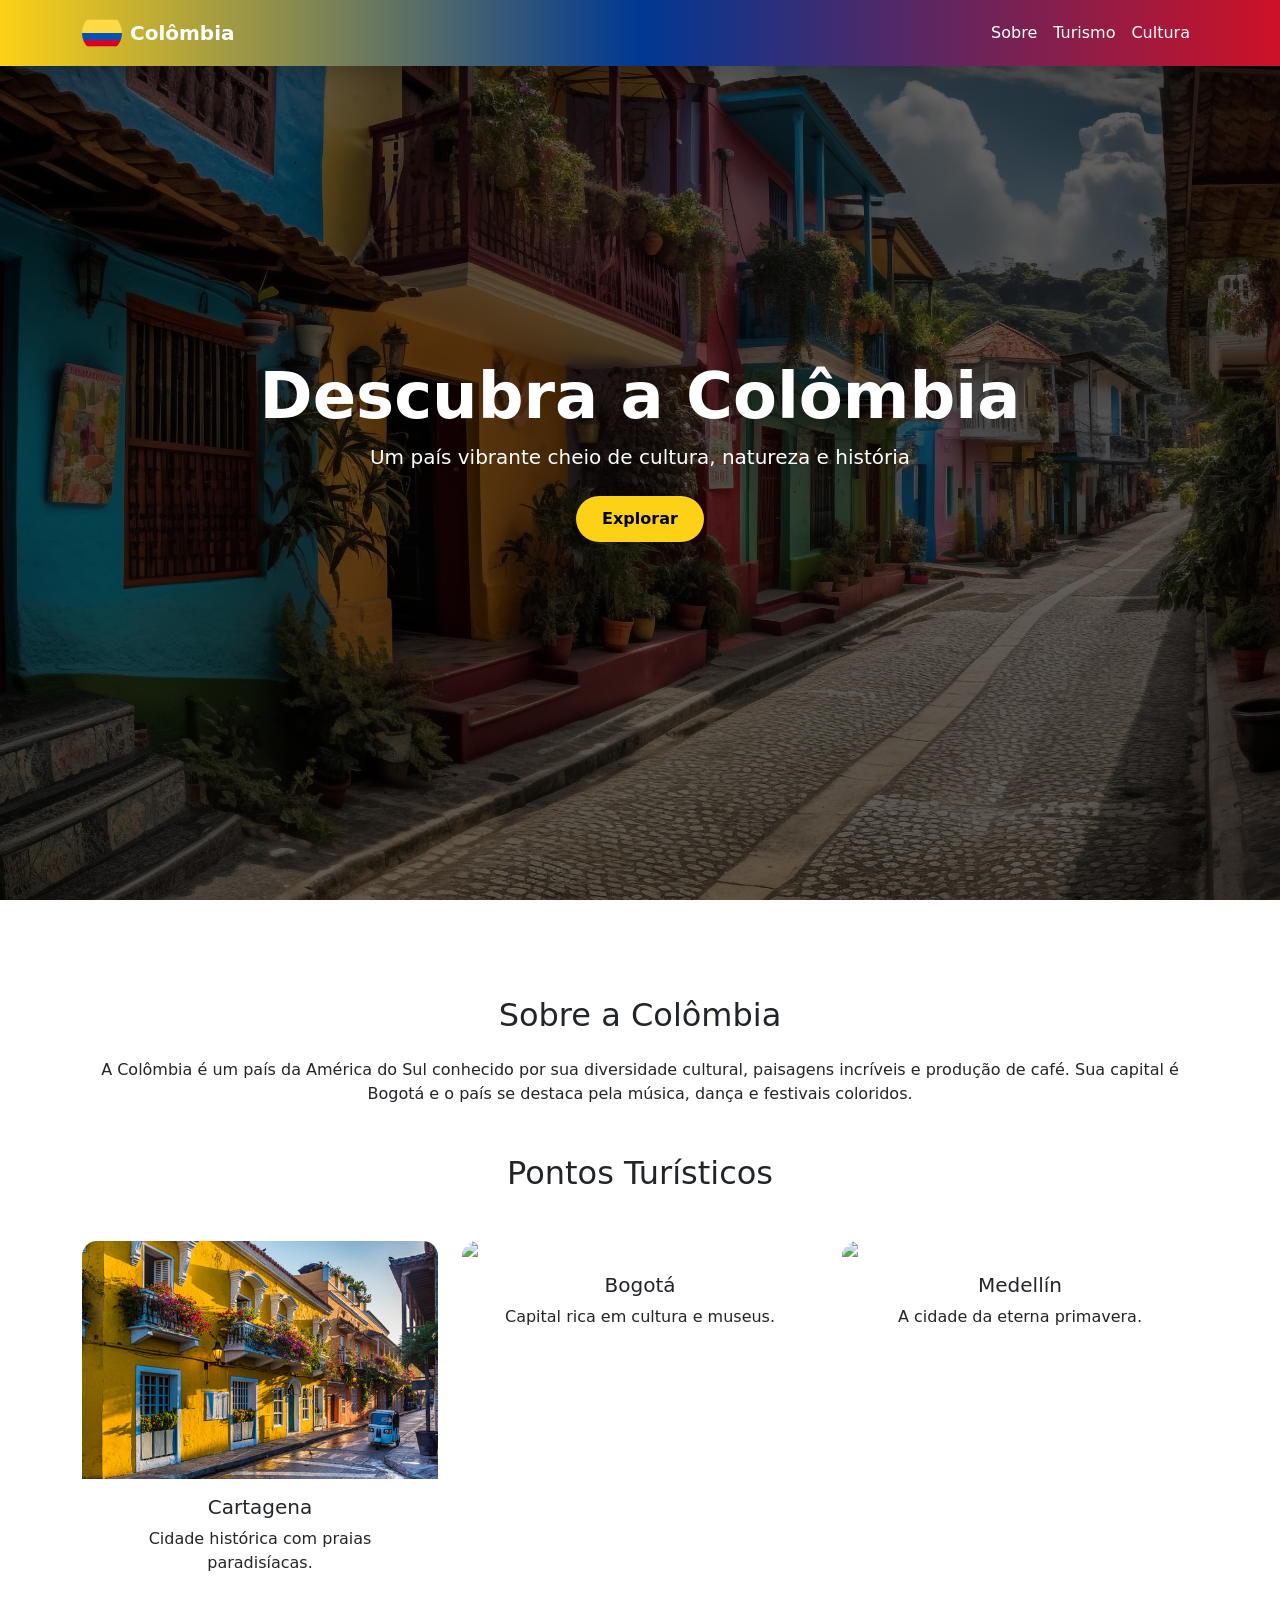
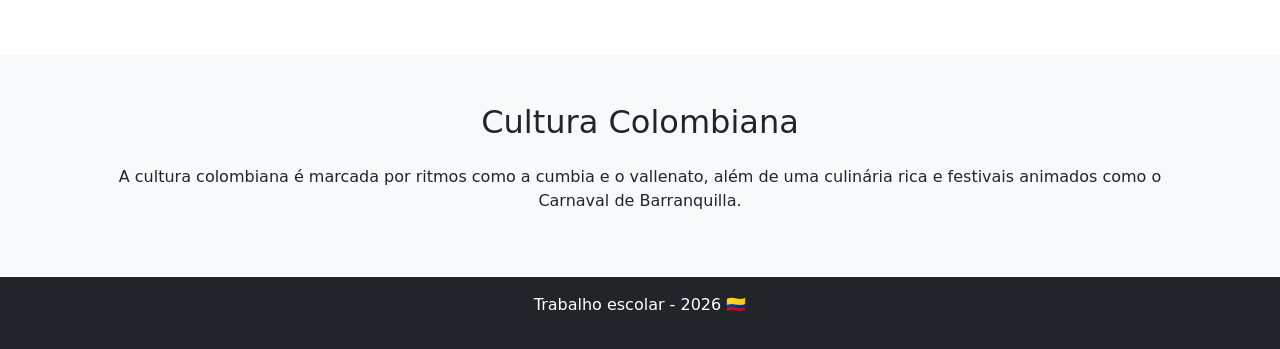
==== index.html @ 57d6ffc5 "Pagina Home" ====
<!DOCTYPE html>
<html lang="pt-br">
<head>
  <meta charset="UTF-8">
  <meta name="viewport" content="width=device-width, initial-scale=1.0">
  <title>Colômbia</title>

  <!-- Bootstrap -->
  <link href="https://cdn.jsdelivr.net/npm/bootstrap@5.3.0/dist/css/bootstrap.min.css" rel="stylesheet">

  <style>
    /* Cores da Colômbia */
    .bg-colombia {
      background: linear-gradient(to right, #fcd116, #003893, #ce1126);
    }

    /* Banner com overlay escuro */
    .banner {
      background: linear-gradient(rgba(0,0,0,0.6), rgba(0,0,0,0.6)),
                  url('assets/img/bg-colombia.jpg') center/cover;
      height: 100vh;
      color: white;
    }

    /* Animação suave */
    .fade-in {
      animation: fadeIn 1.5s ease-in;
    }

    @keyframes fadeIn {
      from { opacity: 0; transform: translateY(20px); }
      to { opacity: 1; transform: translateY(0); }
    }

    /* Cards mais modernos */
    .card {
      border: none;
      border-radius: 15px;
      overflow: hidden;
      transition: 0.3s;
    }

    .card:hover {
      transform: translateY(-10px);
      box-shadow: 0 15px 30px rgba(0,0,0,0.2);
    }

    .btn-colombia {
      background-color: #fcd116;
      color: black;
      font-weight: bold;
      border-radius: 30px;
      padding: 10px 25px;
    }

    .btn-colombia:hover {
      background-color: #ffdd33;
    }
  </style>
</head>

<body>

<!-- Navbar -->
<nav class="navbar navbar-expand-lg navbar-dark bg-colombia shadow fixed-top">
  <div class="container">
    <a class="navbar-brand d-flex align-items-center text-white" href="#">
      <img src="assets/img/colombia.png" height="40" class="me-2 rounded-circle">
      <strong>Colômbia</strong>
    </a>

    <button class="navbar-toggler" data-bs-toggle="collapse" data-bs-target="#menu">
      <span class="navbar-toggler-icon"></span>
    </button>

    <div class="collapse navbar-collapse" id="menu">
      <ul class="navbar-nav ms-auto">
        <li class="nav-item"><a class="nav-link text-white" href="#sobre">Sobre</a></li>
        <li class="nav-item"><a class="nav-link text-white" href="#turismo">Turismo</a></li>
        <li class="nav-item"><a class="nav-link text-white" href="#cultura">Cultura</a></li>
      </ul>
    </div>
  </div>
</nav>

<!-- Banner Impactante -->
<header class="banner d-flex align-items-center text-center">
  <div class="container fade-in">
    <h1 class="display-3 fw-bold">Descubra a Colômbia</h1>
    <p class="lead mb-4">Um país vibrante cheio de cultura, natureza e história</p>
    <a href="#sobre" class="btn btn-colombia">Explorar</a>
  </div>
</header>

<!-- Sobre -->
<section id="sobre" class="container my-5 pt-5">
  <h2 class="text-center mb-4">Sobre a Colômbia</h2>
  <p class="text-center">
    A Colômbia é um país da América do Sul conhecido por sua diversidade cultural,
    paisagens incríveis e produção de café. Sua capital é Bogotá e o país se destaca
    pela música, dança e festivais coloridos.
  </p>
</section>

<!-- Turismo -->
<section id="turismo" class="container my-5">
  <h2 class="text-center mb-5">Pontos Turísticos</h2>

  <div class="row g-4">

    <div class="col-md-4">
      <div class="card">
        <img src="assets/img/cartagena.jpg" class="card-img-top">
        <div class="card-body text-center">
          <h5>Cartagena</h5>
          <p>Cidade histórica com praias paradisíacas.</p>
        </div>
      </div>
    </div>

    <div class="col-md-4">
      <div class="card">
        <img src="assets/img/bogota.jpg" class="card-img-top">
        <div class="card-body text-center">
          <h5>Bogotá</h5>
          <p>Capital rica em cultura e museus.</p>
        </div>
      </div>
    </div>

    <div class="col-md-4">
      <div class="card">
        <img src="assets/img/medellin.jpg" class="card-img-top">
        <div class="card-body text-center">
          <h5>Medellín</h5>
          <p>A cidade da eterna primavera.</p>
        </div>
      </div>
    </div>

  </div>
</section>

<!-- Cultura -->
<section id="cultura" class="bg-light py-5">
  <div class="container text-center">
    <h2 class="mb-4">Cultura Colombiana</h2>
    <p>
      A cultura colombiana é marcada por ritmos como a cumbia e o vallenato,
      além de uma culinária rica e festivais animados como o Carnaval de Barranquilla.
    </p>
  </div>
</section>

<!-- Rodapé -->
<footer class="bg-dark text-white text-center p-3">
  <p>Trabalho escolar - 2026 🇨🇴</p>
</footer>

<!-- Bootstrap -->
<script src="https://cdn.jsdelivr.net/npm/bootstrap@5.3.0/dist/js/bootstrap.bundle.min.js"></script>

</body>
</html>
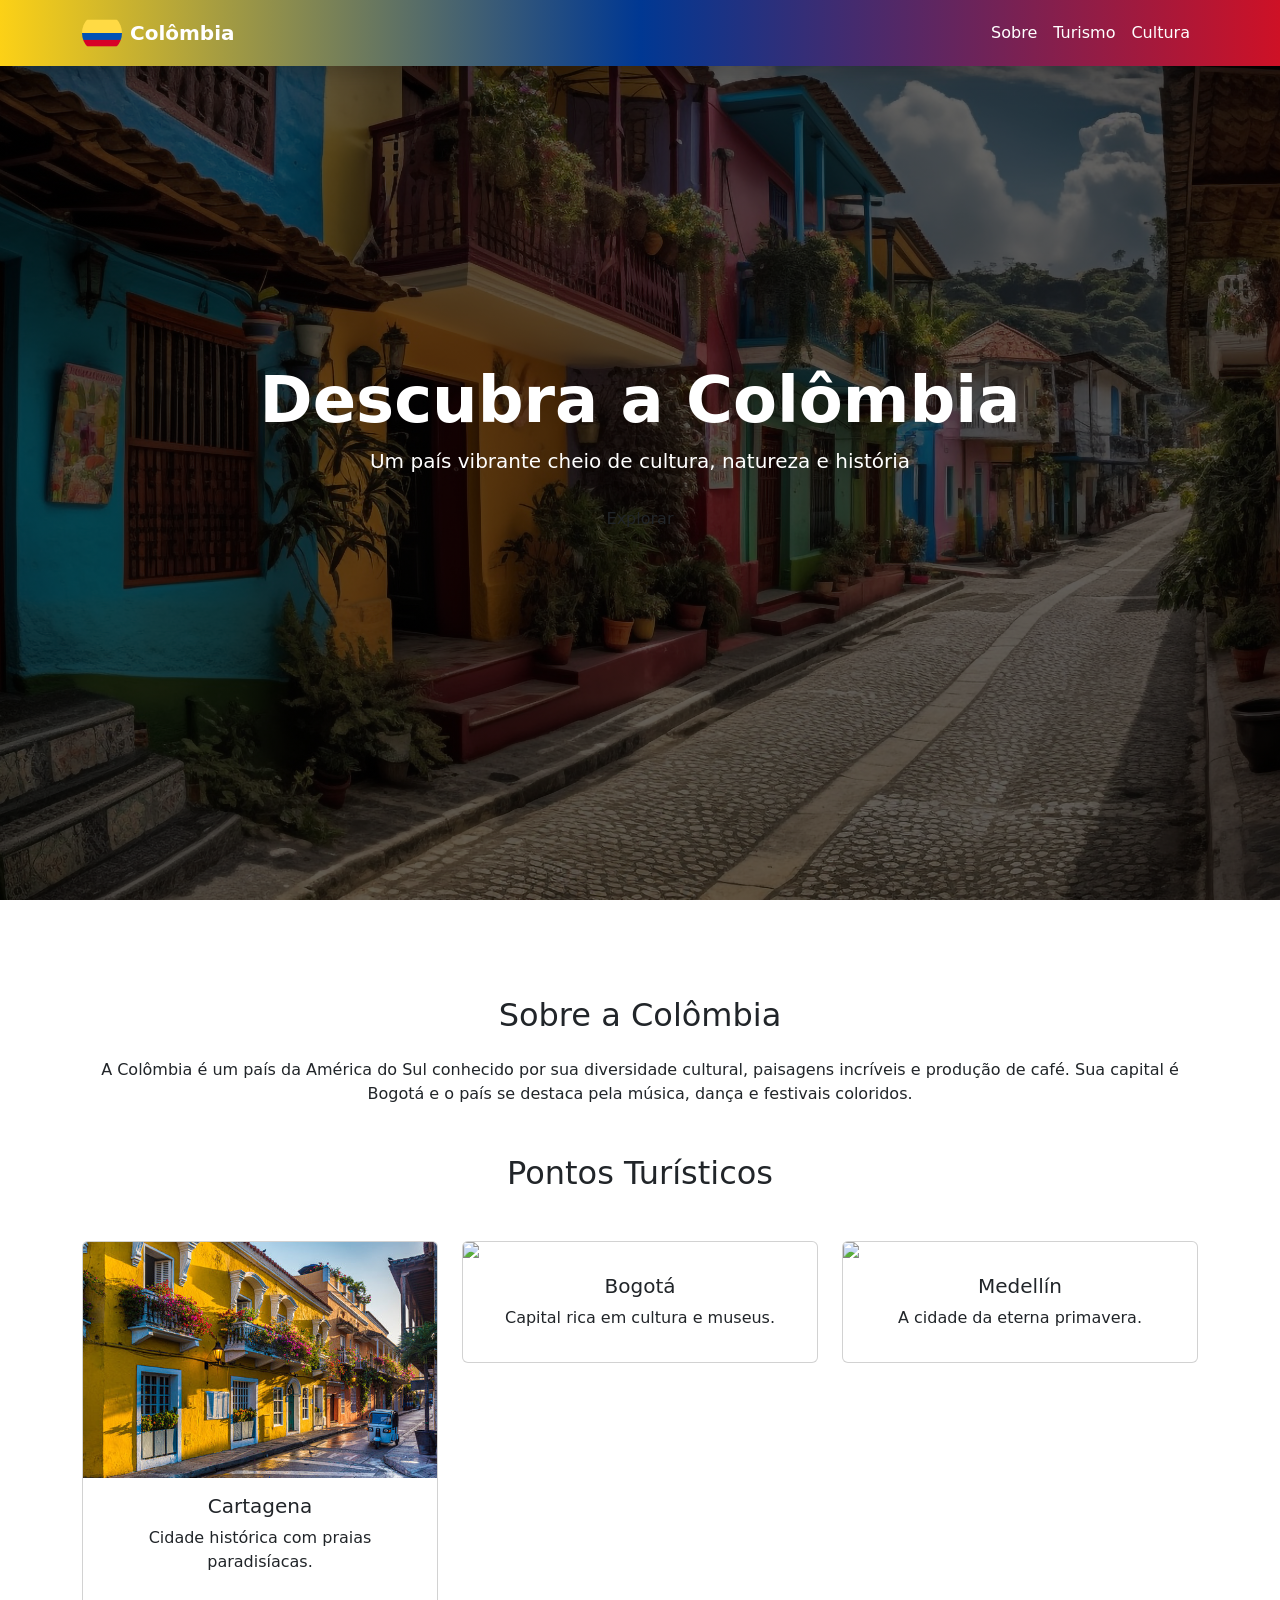
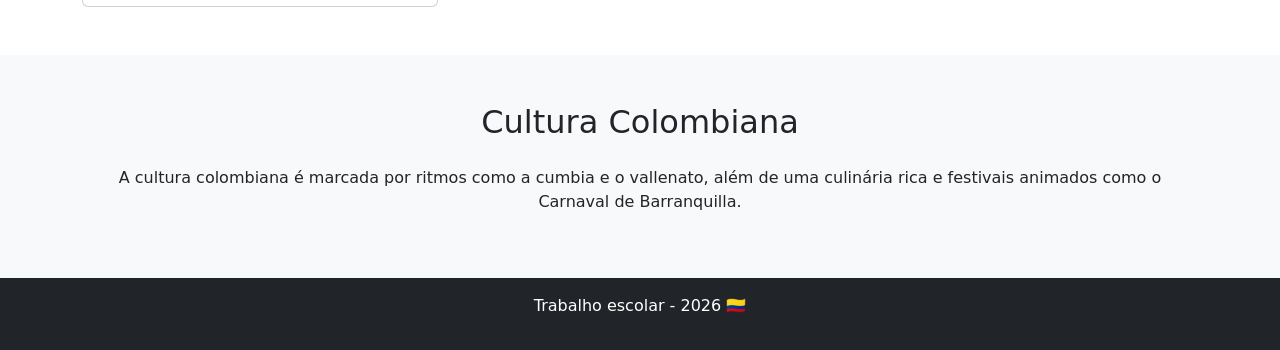
==== commit af47bfcf: "Estruturando o site" ====
--- a/index.html
+++ b/index.html
@@ -20,41 +20,6 @@
                   url('assets/img/bg-colombia.jpg') center/cover;
       height: 100vh;
       color: white;
-    }
-
-    /* Animação suave */
-    .fade-in {
-      animation: fadeIn 1.5s ease-in;
-    }
-
-    @keyframes fadeIn {
-      from { opacity: 0; transform: translateY(20px); }
-      to { opacity: 1; transform: translateY(0); }
-    }
-
-    /* Cards mais modernos */
-    .card {
-      border: none;
-      border-radius: 15px;
-      overflow: hidden;
-      transition: 0.3s;
-    }
-
-    .card:hover {
-      transform: translateY(-10px);
-      box-shadow: 0 15px 30px rgba(0,0,0,0.2);
-    }
-
-    .btn-colombia {
-      background-color: #fcd116;
-      color: black;
-      font-weight: bold;
-      border-radius: 30px;
-      padding: 10px 25px;
-    }
-
-    .btn-colombia:hover {
-      background-color: #ffdd33;
     }
   </style>
 </head>
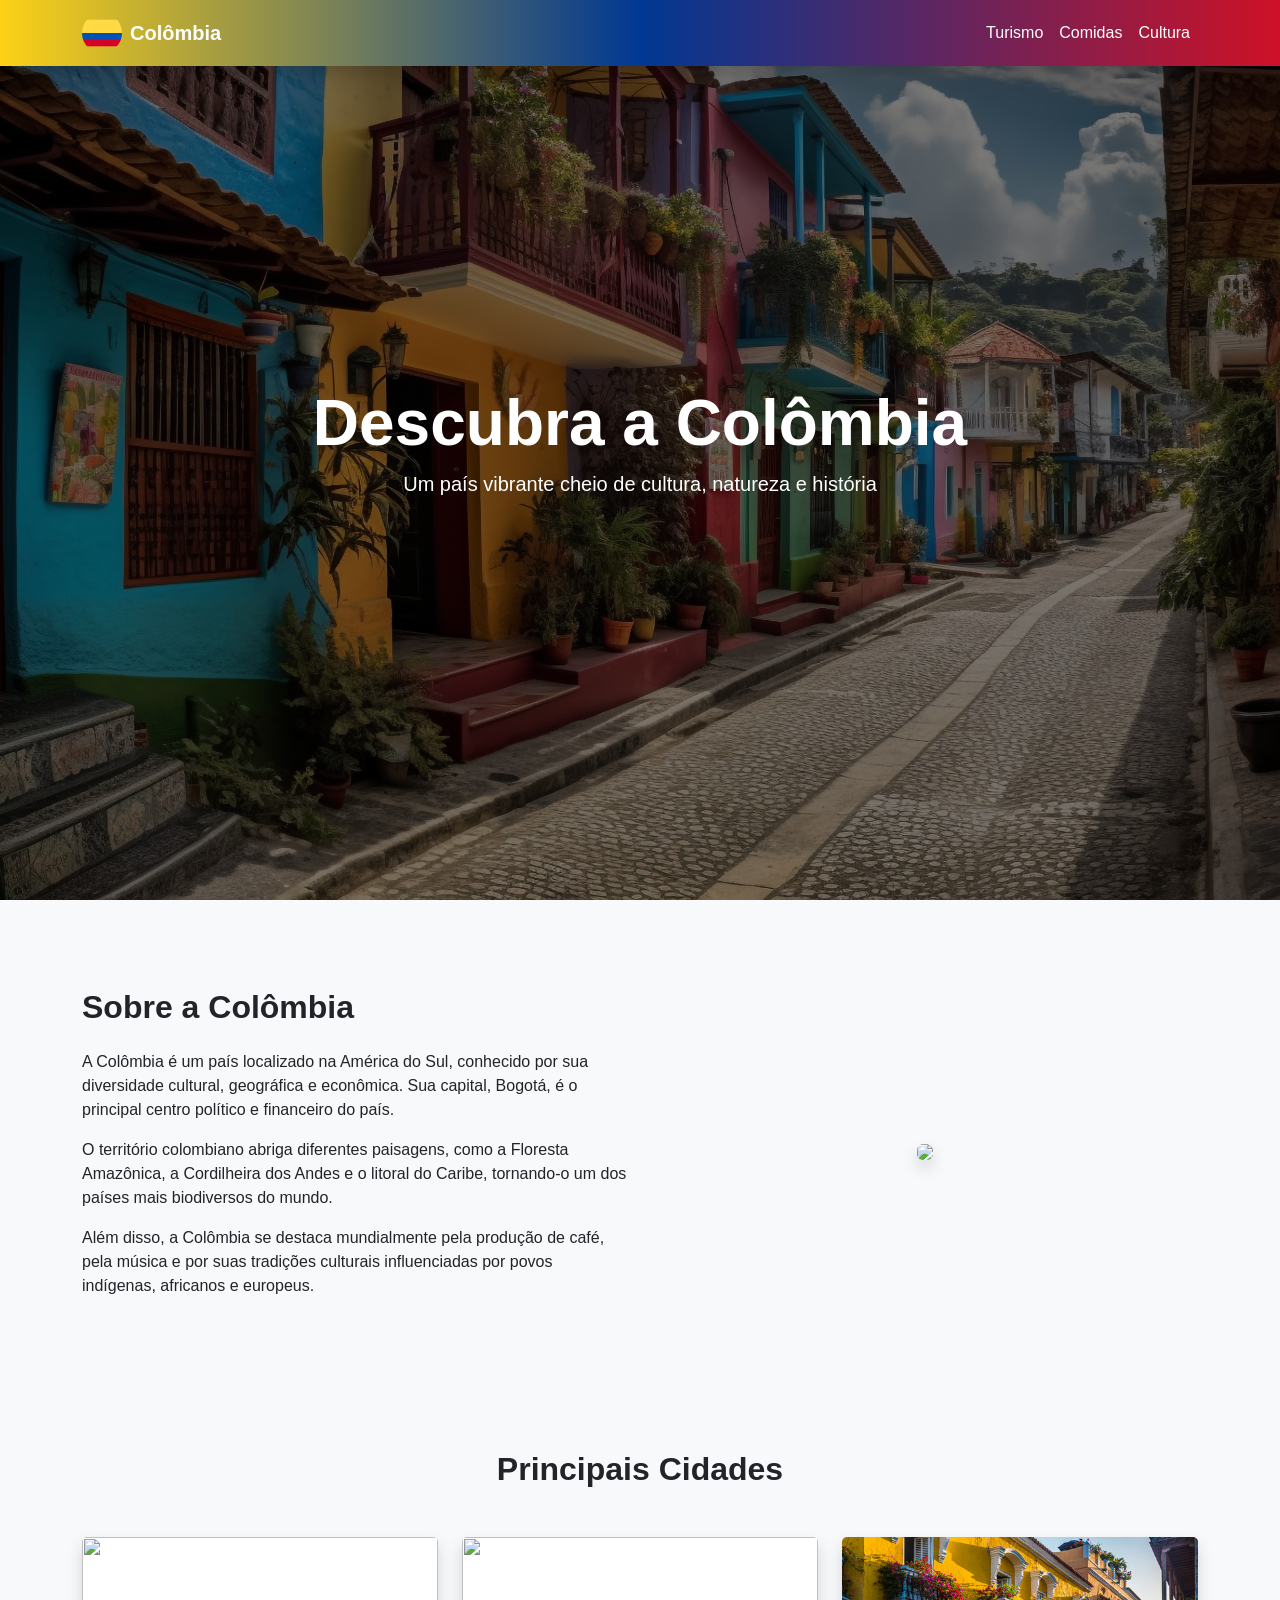
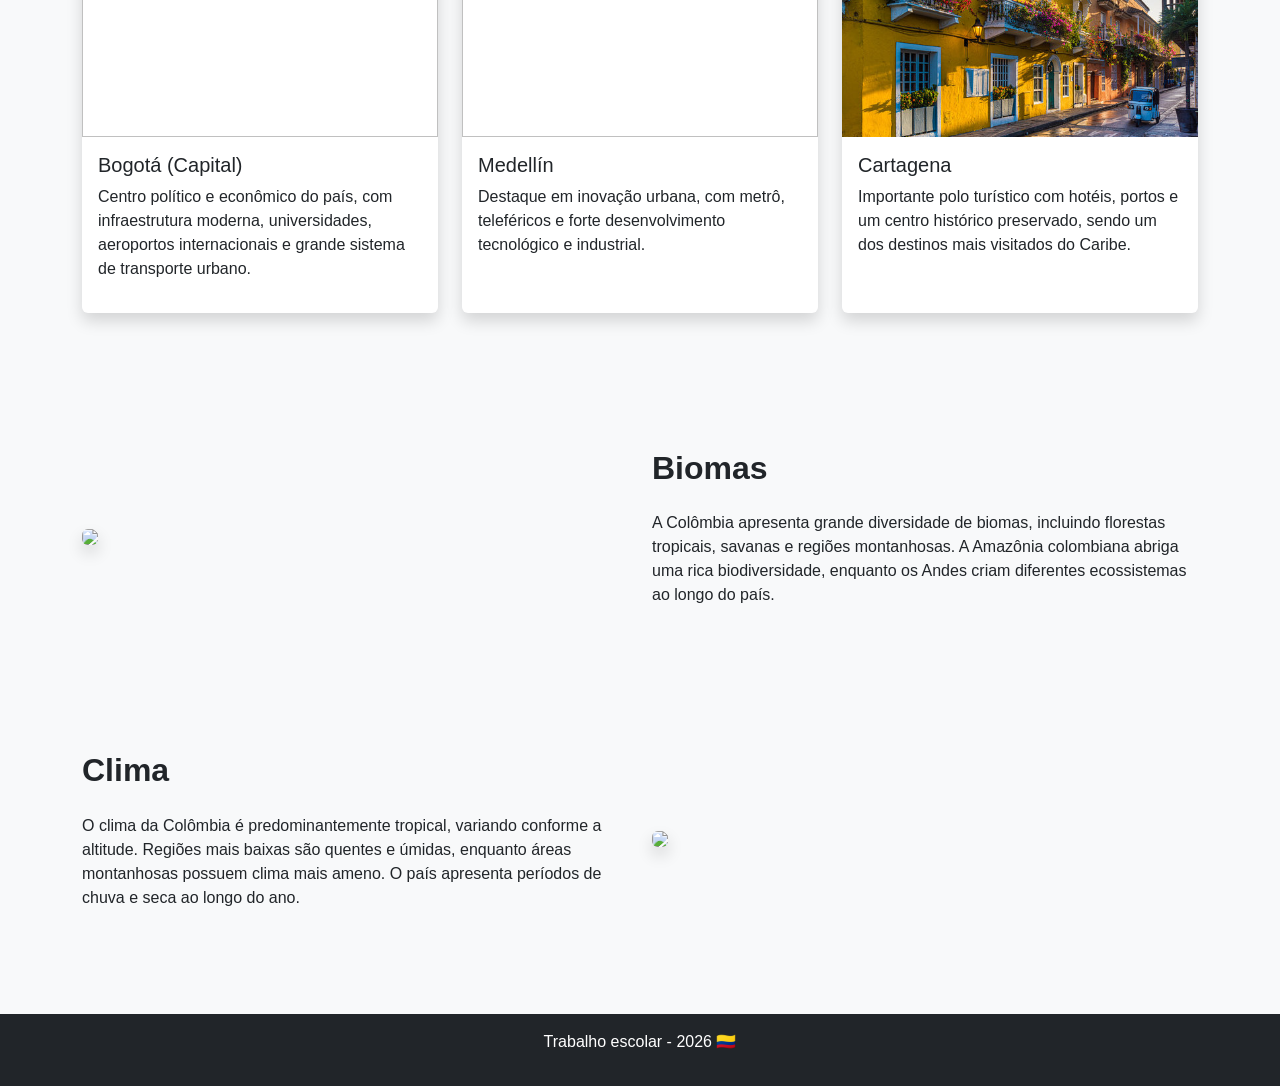
==== commit f241949a: "Upgrade pagina home" ====
--- a/index.html
+++ b/index.html
@@ -5,31 +5,15 @@
   <meta name="viewport" content="width=device-width, initial-scale=1.0">
   <title>Colômbia</title>
 
-  <!-- Bootstrap -->
   <link href="https://cdn.jsdelivr.net/npm/bootstrap@5.3.0/dist/css/bootstrap.min.css" rel="stylesheet">
-
-  <style>
-    /* Cores da Colômbia */
-    .bg-colombia {
-      background: linear-gradient(to right, #fcd116, #003893, #ce1126);
-    }
-
-    /* Banner com overlay escuro */
-    .banner {
-      background: linear-gradient(rgba(0,0,0,0.6), rgba(0,0,0,0.6)),
-                  url('assets/img/bg-colombia.jpg') center/cover;
-      height: 100vh;
-      color: white;
-    }
-  </style>
+  <link rel="stylesheet" href="style.css">
 </head>
 
 <body>
 
-<!-- Navbar -->
 <nav class="navbar navbar-expand-lg navbar-dark bg-colombia shadow fixed-top">
   <div class="container">
-    <a class="navbar-brand d-flex align-items-center text-white" href="#">
+    <a class="navbar-brand d-flex align-items-center text-white" href="index.html">
       <img src="assets/img/colombia.png" height="40" class="me-2 rounded-circle">
       <strong>Colômbia</strong>
     </a>
@@ -40,89 +24,139 @@
 
     <div class="collapse navbar-collapse" id="menu">
       <ul class="navbar-nav ms-auto">
-        <li class="nav-item"><a class="nav-link text-white" href="#sobre">Sobre</a></li>
-        <li class="nav-item"><a class="nav-link text-white" href="#turismo">Turismo</a></li>
-        <li class="nav-item"><a class="nav-link text-white" href="#cultura">Cultura</a></li>
+        <li class="nav-item"><a class="nav-link text-white" href="turismo.html">Turismo</a></li>
+        <li class="nav-item"><a class="nav-link text-white" href="comidas.html">Comidas</a></li>
+        <li class="nav-item"><a class="nav-link text-white" href="cultura.html">Cultura</a></li>
       </ul>
     </div>
   </div>
 </nav>
 
-<!-- Banner Impactante -->
+
 <header class="banner d-flex align-items-center text-center">
-  <div class="container fade-in">
+  <div class="container">
     <h1 class="display-3 fw-bold">Descubra a Colômbia</h1>
-    <p class="lead mb-4">Um país vibrante cheio de cultura, natureza e história</p>
-    <a href="#sobre" class="btn btn-colombia">Explorar</a>
+    <p class="lead">Um país vibrante cheio de cultura, natureza e história</p>
   </div>
 </header>
 
-<!-- Sobre -->
-<section id="sobre" class="container my-5 pt-5">
-  <h2 class="text-center mb-4">Sobre a Colômbia</h2>
-  <p class="text-center">
-    A Colômbia é um país da América do Sul conhecido por sua diversidade cultural,
-    paisagens incríveis e produção de café. Sua capital é Bogotá e o país se destaca
-    pela música, dança e festivais coloridos.
-  </p>
-</section>
+<section id="sobre" class="container my-5">
+  <div class="row align-items-center">
 
-<!-- Turismo -->
-<section id="turismo" class="container my-5">
-  <h2 class="text-center mb-5">Pontos Turísticos</h2>
-
-  <div class="row g-4">
-
-    <div class="col-md-4">
-      <div class="card">
-        <img src="assets/img/cartagena.jpg" class="card-img-top">
-        <div class="card-body text-center">
-          <h5>Cartagena</h5>
-          <p>Cidade histórica com praias paradisíacas.</p>
-        </div>
-      </div>
+    <div class="col-md-6">
+      <h2 class="mb-4">Sobre a Colômbia</h2>
+      <p>
+        A Colômbia é um país localizado na América do Sul, conhecido por sua diversidade cultural,
+        geográfica e econômica. Sua capital, Bogotá, é o principal centro político e financeiro do país.
+      </p>
+      <p>
+        O território colombiano abriga diferentes paisagens, como a Floresta Amazônica, a Cordilheira
+        dos Andes e o litoral do Caribe, tornando-o um dos países mais biodiversos do mundo.
+      </p>
+      <p>
+        Além disso, a Colômbia se destaca mundialmente pela produção de café, pela música e por suas
+        tradições culturais influenciadas por povos indígenas, africanos e europeus.
+      </p>
     </div>
 
-    <div class="col-md-4">
-      <div class="card">
-        <img src="assets/img/bogota.jpg" class="card-img-top">
-        <div class="card-body text-center">
-          <h5>Bogotá</h5>
-          <p>Capital rica em cultura e museus.</p>
-        </div>
-      </div>
-    </div>
-
-    <div class="col-md-4">
-      <div class="card">
-        <img src="assets/img/medellin.jpg" class="card-img-top">
-        <div class="card-body text-center">
-          <h5>Medellín</h5>
-          <p>A cidade da eterna primavera.</p>
-        </div>
-      </div>
+    <div class="col-md-6 text-center">
+      <img src="assets/img/colombia-paisagem.jpg" class="img-fluid rounded shadow">
     </div>
 
   </div>
 </section>
 
-<!-- Cultura -->
-<section id="cultura" class="bg-light py-5">
-  <div class="container text-center">
-    <h2 class="mb-4">Cultura Colombiana</h2>
-    <p>
-      A cultura colombiana é marcada por ritmos como a cumbia e o vallenato,
-      além de uma culinária rica e festivais animados como o Carnaval de Barranquilla.
-    </p>
+<section class="py-5 bg-light">
+  <div class="container">
+    <h2 class="text-center mb-5">Principais Cidades</h2>
+
+    <div class="row g-4">
+
+      <div class="col-md-4">
+        <div class="card shadow h-100">
+          <img src="assets/img/bogota.jpg" class="card-img-top">
+          <div class="card-body">
+            <h5 class="card-title">Bogotá (Capital)</h5>
+            <p>
+              Centro político e econômico do país, com infraestrutura moderna, universidades,
+              aeroportos internacionais e grande sistema de transporte urbano.
+            </p>
+          </div>
+        </div>
+      </div>
+
+      <div class="col-md-4">
+        <div class="card shadow h-100">
+          <img src="assets/img/medellin.jpg" class="card-img-top">
+          <div class="card-body">
+            <h5 class="card-title">Medellín</h5>
+            <p>
+              Destaque em inovação urbana, com metrô, teleféricos e forte desenvolvimento
+              tecnológico e industrial.
+            </p>
+          </div>
+        </div>
+      </div>
+
+      <div class="col-md-4">
+        <div class="card shadow h-100">
+          <img src="assets/img/cartagena.jpg" class="card-img-top">
+          <div class="card-body">
+            <h5 class="card-title">Cartagena</h5>
+            <p>
+              Importante polo turístico com hotéis, portos e um centro histórico preservado,
+              sendo um dos destinos mais visitados do Caribe.
+            </p>
+          </div>
+        </div>
+      </div>
+
+    </div>
   </div>
 </section>
 
-<!-- Rodapé -->
+<section class="container my-5">
+  <div class="row align-items-center">
+
+    <div class="col-md-6">
+      <img src="assets/img/bioma.jpg" class="img-fluid rounded shadow">
+    </div>
+
+    <div class="col-md-6">
+      <h2 class="mb-4">Biomas</h2>
+      <p>
+        A Colômbia apresenta grande diversidade de biomas, incluindo florestas tropicais,
+        savanas e regiões montanhosas. A Amazônia colombiana abriga uma rica biodiversidade,
+        enquanto os Andes criam diferentes ecossistemas ao longo do país.
+      </p>
+    </div>
+
+  </div>
+</section>
+
+<section class="container my-5">
+  <div class="row align-items-center">
+
+    <div class="col-md-6">
+      <h2 class="mb-4">Clima</h2>
+      <p>
+        O clima da Colômbia é predominantemente tropical, variando conforme a altitude.
+        Regiões mais baixas são quentes e úmidas, enquanto áreas montanhosas possuem clima
+        mais ameno. O país apresenta períodos de chuva e seca ao longo do ano.
+      </p>
+    </div>
+
+    <div class="col-md-6">
+      <img src="assets/img/clima.jpg" class="img-fluid rounded shadow">
+    </div>
+
+  </div>
+</section>
+
 <footer class="bg-dark text-white text-center p-3">
   <p>Trabalho escolar - 2026 🇨🇴</p>
 </footer>
 
-<!-- Bootstrap -->
 <script src="https://cdn.jsdelivr.net/npm/bootstrap@5.3.0/dist/js/bootstrap.bundle.min.js"></script>
 
 </body>
--- a/style.css
+++ b/style.css
@@ -0,0 +1,80 @@
+/* Reset básico */
+body {
+    font-family: 'Segoe UI', Tahoma, Verdana, sans-serif;
+    background-color: #f8f9fa;
+}
+
+/* Navbar personalizada (cores da bandeira da Colômbia) */
+.bg-colombia {
+    background: linear-gradient(90deg, #fcd116, #003893, #ce1126);
+}
+
+/* Banner */
+.banner {
+    height: 100vh;
+    background: url('assets/img/bg-colombia.jpg') no-repeat center center/cover;
+    color: white;
+    position: relative;
+}
+
+/* Overlay escuro no banner */
+.banner::before {
+    content: "";
+    position: absolute;
+    top: 0;
+    left: 0;
+    width: 100%;
+    height: 100%;
+    background: rgba(0, 0, 0, 0.5);
+}
+
+/* Conteúdo do banner acima do overlay */
+.banner .container {
+    position: relative;
+    z-index: 2;
+}
+
+/* Cards */
+.card {
+    border: none;
+    transition: transform 0.3s ease, box-shadow 0.3s ease;
+}
+
+/* Efeito hover nos cards */
+.card:hover {
+    transform: translateY(-8px);
+    box-shadow: 0 10px 25px rgba(0, 0, 0, 0.2);
+}
+
+/* Imagens dos cards */
+.card img {
+    height: 200px;
+    object-fit: cover;
+}
+
+/* Títulos */
+h2 {
+    font-weight: 700;
+}
+
+/* Seções */
+section {
+    padding-top: 40px;
+    padding-bottom: 40px;
+}
+
+/* Footer */
+footer {
+    margin-top: 40px;
+}
+
+/* Responsividade */
+@media (max-width: 768px) {
+    .banner {
+        height: 60vh;
+    }
+
+    .card img {
+        height: 180px;
+    }
+}
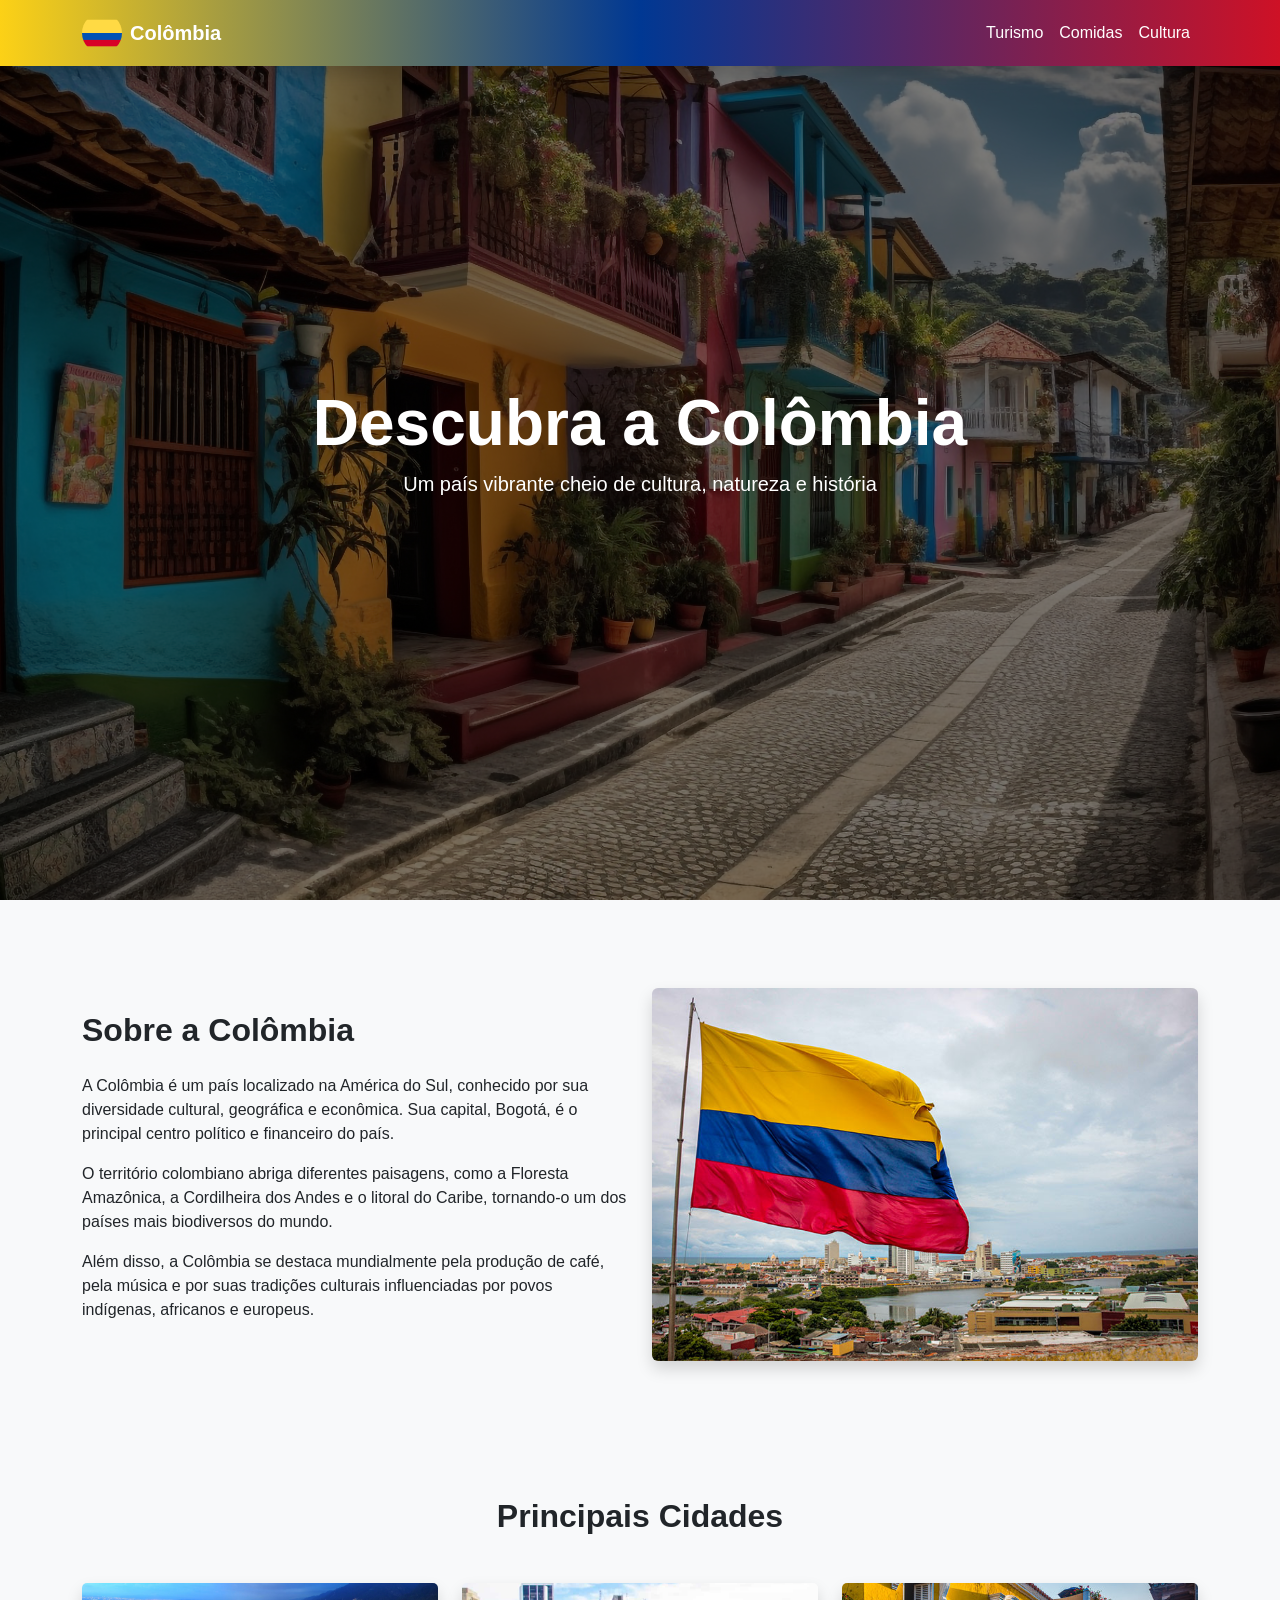
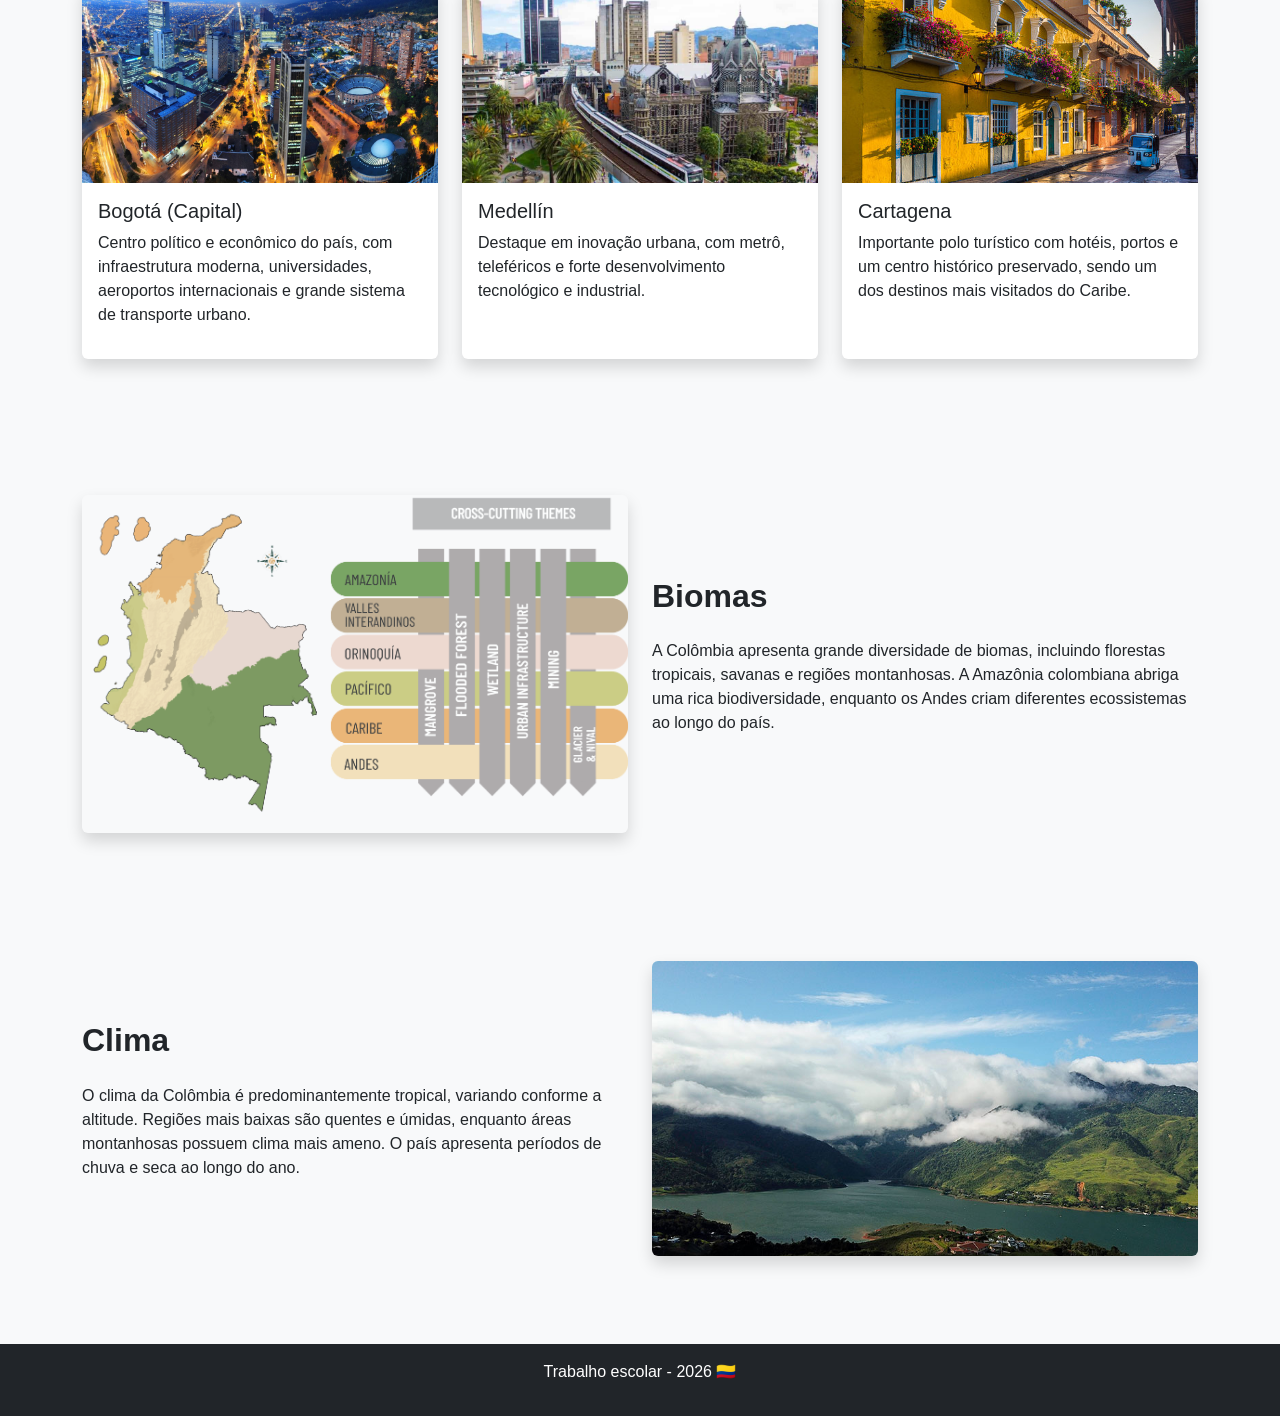
==== commit 773596d4: "adicionando imagens index" ====
--- a/index.html
+++ b/index.html
@@ -60,7 +60,7 @@
     </div>
 
     <div class="col-md-6 text-center">
-      <img src="assets/img/colombia-paisagem.jpg" class="img-fluid rounded shadow">
+      <img src="assets/img/colombia-paisagem.png" class="img-fluid rounded shadow">
     </div>
 
   </div>
@@ -119,7 +119,7 @@
   <div class="row align-items-center">
 
     <div class="col-md-6">
-      <img src="assets/img/bioma.jpg" class="img-fluid rounded shadow">
+      <img src="assets/img/biomas.png" class="img-fluid rounded shadow">
     </div>
 
     <div class="col-md-6">
--- a/style.css
+++ b/style.css
@@ -1,15 +1,15 @@
-/* Reset básico */
+
 body {
     font-family: 'Segoe UI', Tahoma, Verdana, sans-serif;
     background-color: #f8f9fa;
 }
 
-/* Navbar personalizada (cores da bandeira da Colômbia) */
+
 .bg-colombia {
     background: linear-gradient(90deg, #fcd116, #003893, #ce1126);
 }
 
-/* Banner */
+
 .banner {
     height: 100vh;
     background: url('assets/img/bg-colombia.jpg') no-repeat center center/cover;
@@ -17,7 +17,7 @@
     position: relative;
 }
 
-/* Overlay escuro no banner */
+
 .banner::before {
     content: "";
     position: absolute;
@@ -28,47 +28,47 @@
     background: rgba(0, 0, 0, 0.5);
 }
 
-/* Conteúdo do banner acima do overlay */
+
 .banner .container {
     position: relative;
     z-index: 2;
 }
 
-/* Cards */
+
 .card {
     border: none;
     transition: transform 0.3s ease, box-shadow 0.3s ease;
 }
 
-/* Efeito hover nos cards */
+
 .card:hover {
     transform: translateY(-8px);
     box-shadow: 0 10px 25px rgba(0, 0, 0, 0.2);
 }
 
-/* Imagens dos cards */
+
 .card img {
     height: 200px;
     object-fit: cover;
 }
 
-/* Títulos */
+
 h2 {
     font-weight: 700;
 }
 
-/* Seções */
+
 section {
     padding-top: 40px;
     padding-bottom: 40px;
 }
 
-/* Footer */
+
 footer {
     margin-top: 40px;
 }
 
-/* Responsividade */
+
 @media (max-width: 768px) {
     .banner {
         height: 60vh;
@@ -77,4 +77,60 @@
     .card img {
         height: 180px;
     }
-}+}
+
+.timeline {
+    position: relative;
+    padding-left: 30px;
+    border-left: 3px solid #ccc;
+}
+
+.timeline-item {
+    margin-bottom: 40px;
+    position: relative;
+}
+
+
+.timeline-item::before {
+    content: "";
+    position: absolute;
+    left: -11px;
+    top: 5px;
+    width: 18px;
+    height: 18px;
+    background-color: #ffc107; 
+    border-radius: 50%;
+    border: 2px solid white;
+}
+
+
+.timeline-content {
+    background: white;
+    padding: 20px;
+    border-radius: 12px;
+    box-shadow: 0 5px 15px rgba(0,0,0,0.1);
+    transition: transform 0.3s ease;
+}
+
+
+.timeline-content:hover {
+    transform: translateX(5px);
+}
+
+
+@media (max-width: 768px) {
+    .timeline {
+        padding-left: 20px;
+    }
+
+    .timeline-content {
+        padding: 15px;
+    }
+}
+
+
+.timeline-content img {
+    height: 150px;
+    object-fit: cover;
+    width: 100%;
+}
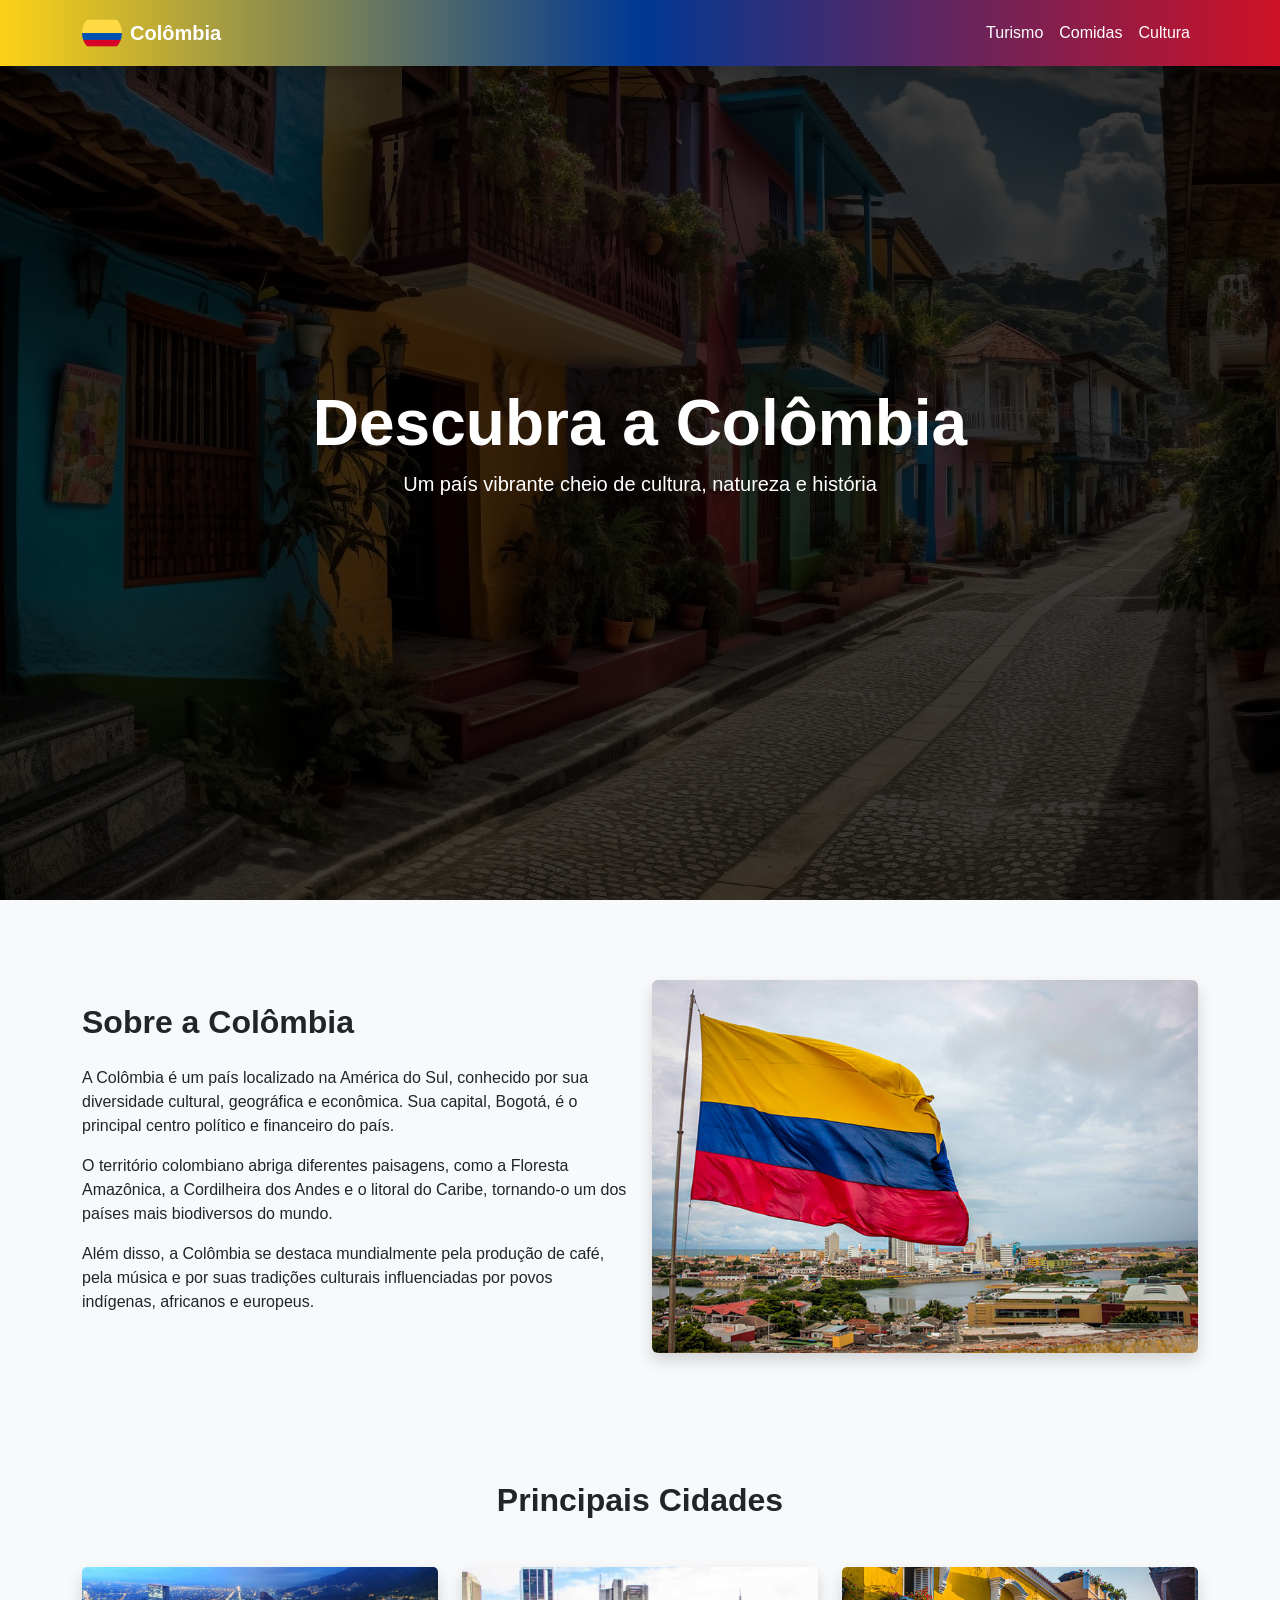
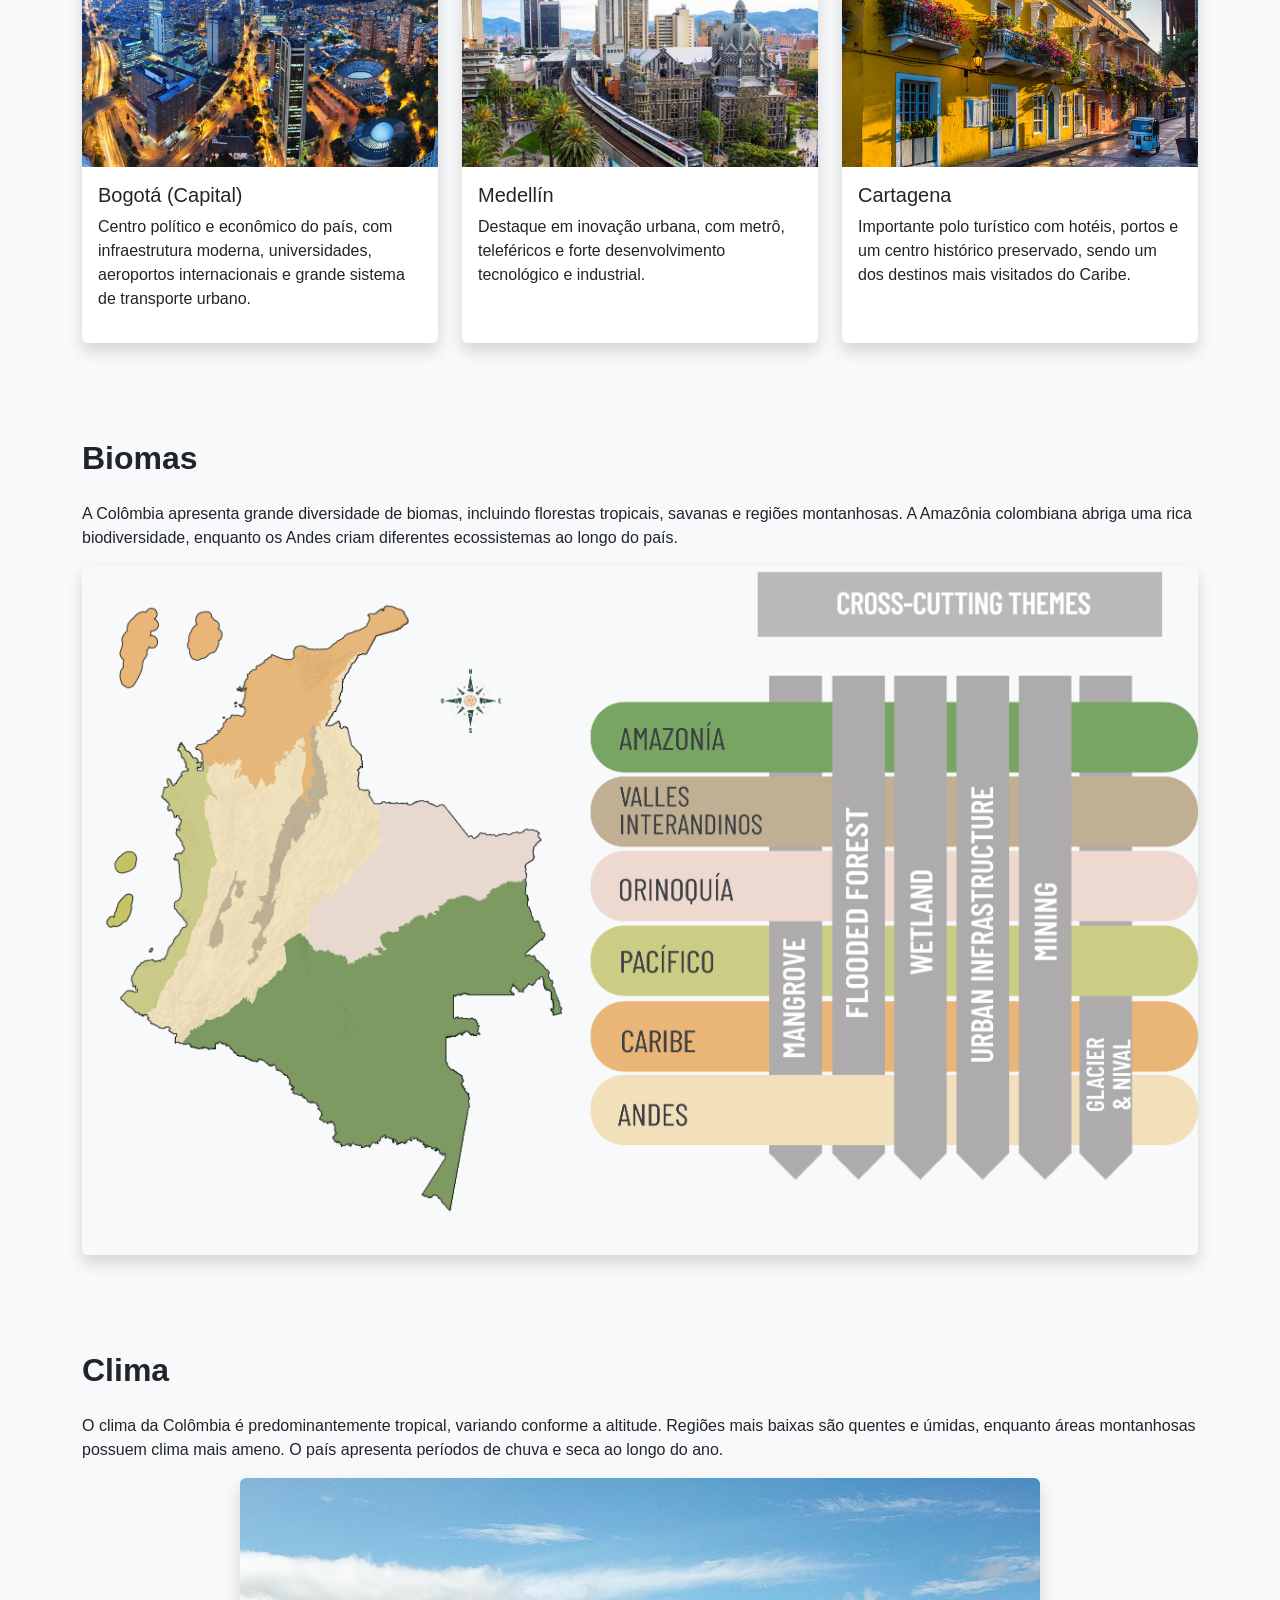
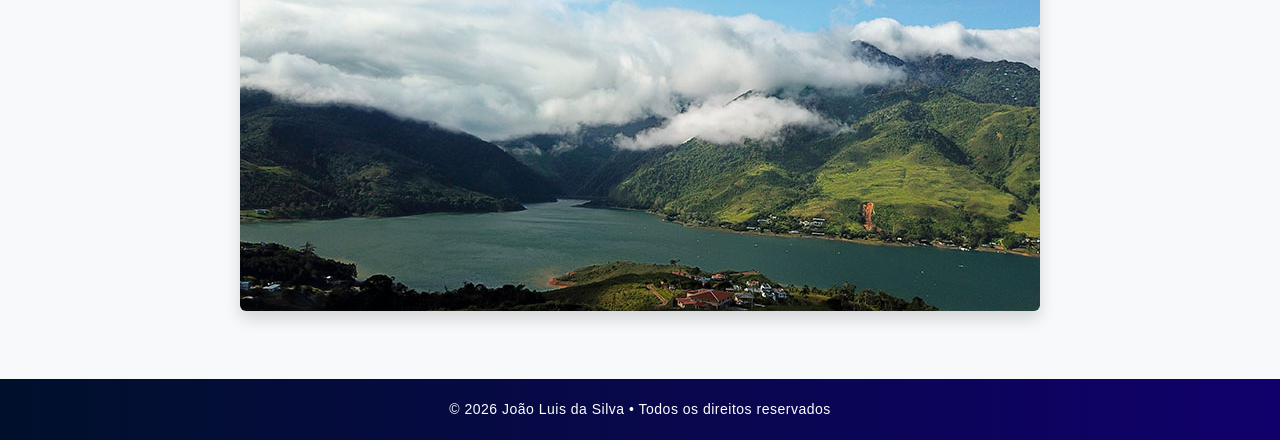
==== commit 51e7c104: "atualização nas paginas do site" ====
--- a/index.html
+++ b/index.html
@@ -40,7 +40,7 @@
   </div>
 </header>
 
-<section id="sobre" class="container my-5">
+<section id="sobre" class="container">
   <div class="row align-items-center">
 
     <div class="col-md-6">
@@ -115,14 +115,10 @@
   </div>
 </section>
 
-<section class="container my-5">
-  <div class="row align-items-center">
+<section class="container py-5 gap-5">
+  <div class="col">
 
-    <div class="col-md-6">
-      <img src="assets/img/biomas.png" class="img-fluid rounded shadow">
-    </div>
-
-    <div class="col-md-6">
+    <div class="row-md-6">
       <h2 class="mb-4">Biomas</h2>
       <p>
         A Colômbia apresenta grande diversidade de biomas, incluindo florestas tropicais,
@@ -131,13 +127,17 @@
       </p>
     </div>
 
+    <div class="row-md-6">
+      <img src="assets/img/biomas.png" class="img-fluid rounded shadow">
+    </div>
+
   </div>
 </section>
 
-<section class="container my-5">
-  <div class="row align-items-center">
+<section class="container py-5">
+  <div class="col">
 
-    <div class="col-md-6">
+    <div class="row-md-6">
       <h2 class="mb-4">Clima</h2>
       <p>
         O clima da Colômbia é predominantemente tropical, variando conforme a altitude.
@@ -146,15 +146,15 @@
       </p>
     </div>
 
-    <div class="col-md-6">
-      <img src="assets/img/clima.jpg" class="img-fluid rounded shadow">
+    <div class="row-md-6 text-center">
+       <img src="assets/img/clima.jpg" class="img-fluid rounded shadow">
     </div>
 
   </div>
 </section>
 
-<footer class="bg-dark text-white text-center p-3">
-  <p>Trabalho escolar - 2026 🇨🇴</p>
+<footer class="footer-simple text-center">
+  <p class="mb-0">© 2026 João Luis da Silva • Todos os direitos reservados</p>
 </footer>
 
 <script src="https://cdn.jsdelivr.net/npm/bootstrap@5.3.0/dist/js/bootstrap.bundle.min.js"></script>
--- a/style.css
+++ b/style.css
@@ -12,9 +12,9 @@
 
 .banner {
     height: 100vh;
-    background: url('assets/img/bg-colombia.jpg') no-repeat center center/cover;
+    background: linear-gradient(rgba(0,0,0,0.5), rgba(0,0,0,0.5)),
+                url('assets/img/bg-colombia.jpg') center/cover;
     color: white;
-    position: relative;
 }
 
 
@@ -59,13 +59,30 @@
 
 
 section {
-    padding-top: 40px;
-    padding-bottom: 40px;
+    padding-top: 80px;
+    padding-bottom: 80px;
 }
 
+section:nth-child(even) {
+    background-color: #f8f9fa;
+}
 
-footer {
-    margin-top: 40px;
+section h2 {
+    font-weight: bold;
+    margin-bottom: 20px;
+}
+
+.footer-simple {
+    background: linear-gradient(90deg, #00102b, #10006b); /* azul da Colômbia */
+    color: #ffffff;
+    padding: 20px 0;
+    font-size: 14px;
+    letter-spacing: 0.5px;
+    margin-top: 20px;
+}
+
+.footer-simple p {
+    margin: 0;
 }
 
 
@@ -134,3 +151,15 @@
     object-fit: cover;
     width: 100%;
 }
+
+/* Seções */
+.section-light {
+    background-color: #ffffff;
+    padding: 80px 0;
+}
+
+.section-dark {
+    background-color: #f1f5f9;
+    padding: 80px 0;
+}
+
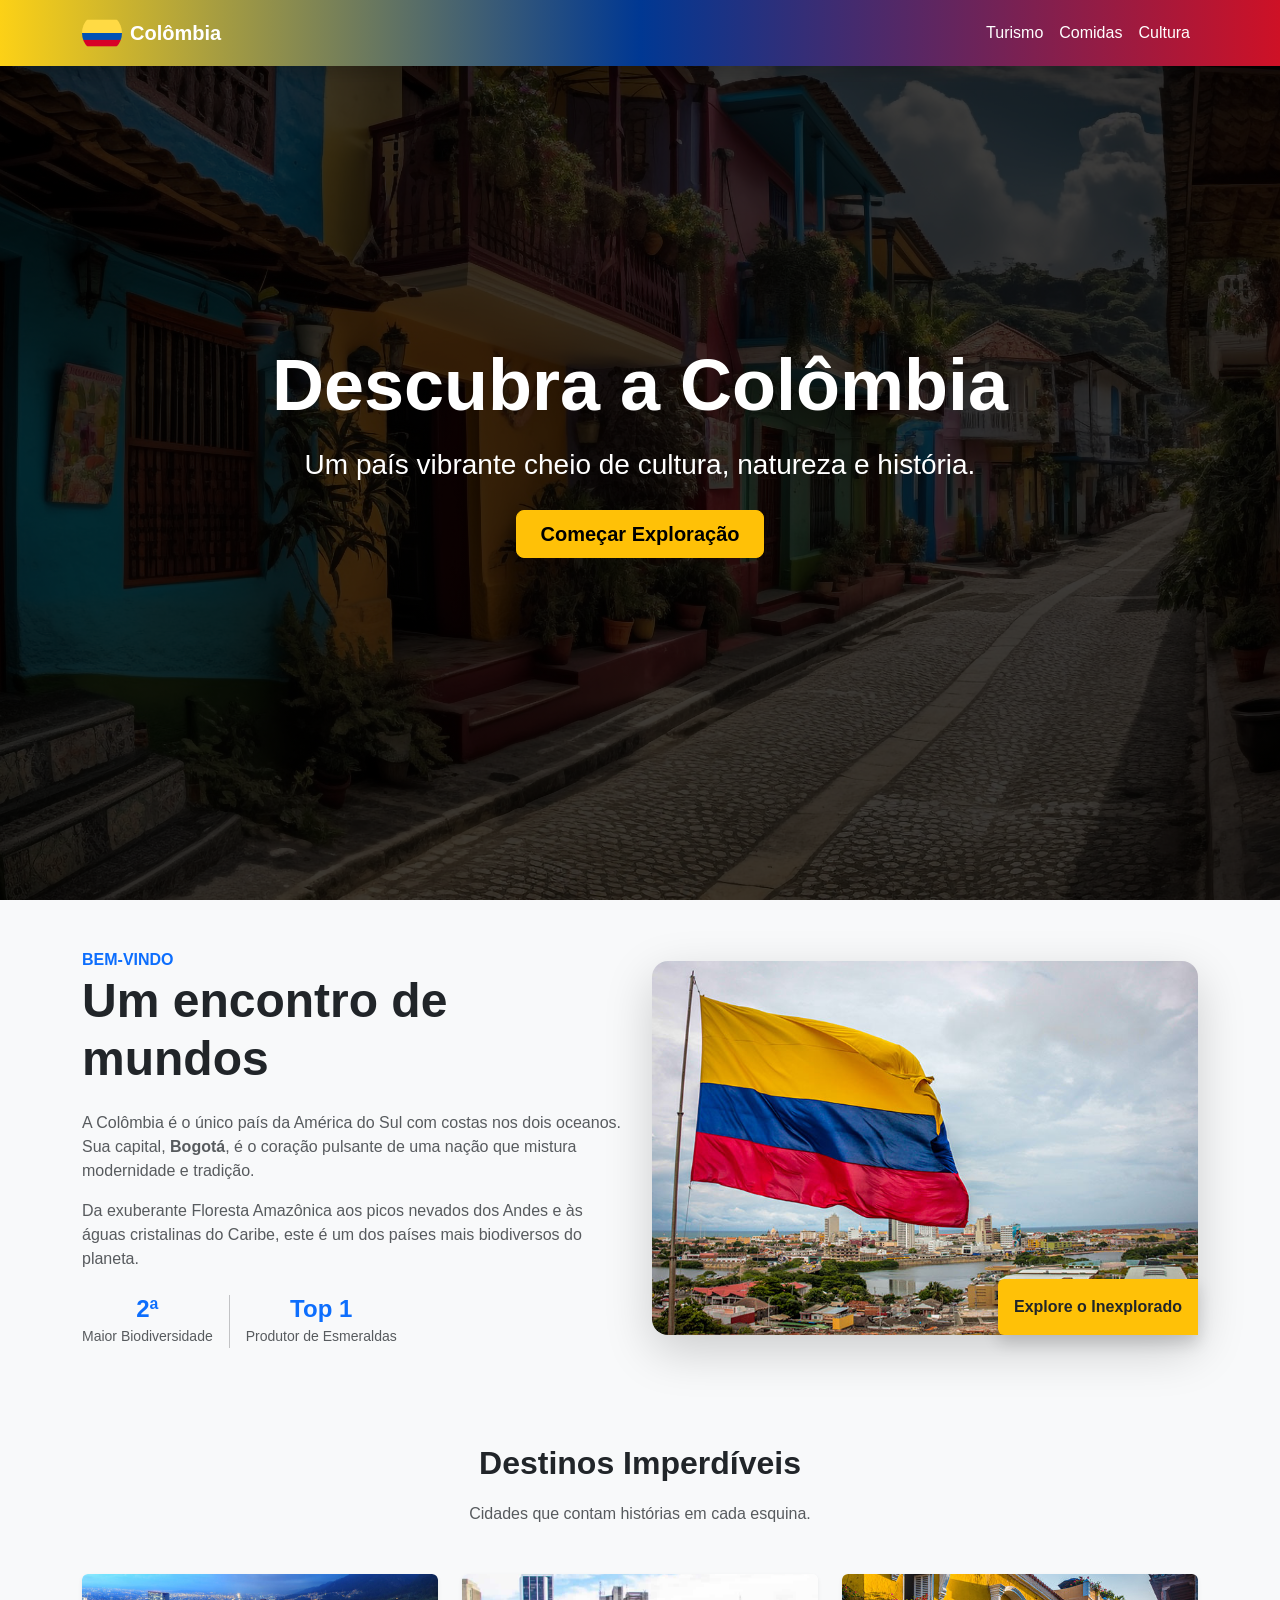
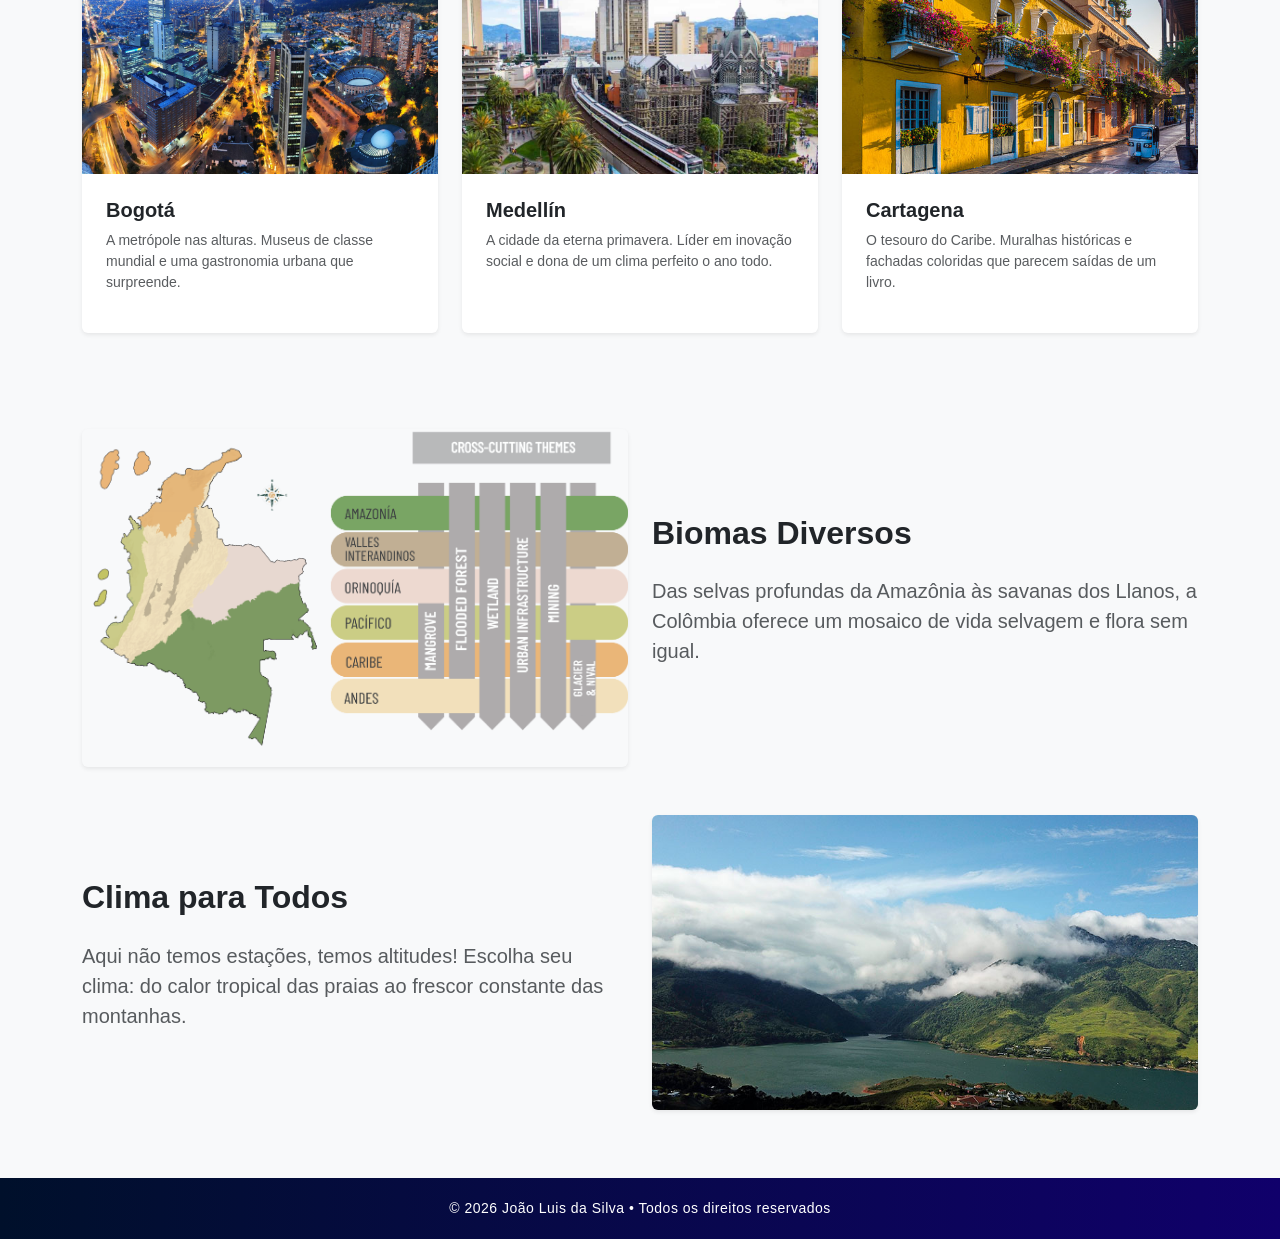
==== commit 6c9202d5: "atualização nas paginas" ====
--- a/index.html
+++ b/index.html
@@ -33,124 +33,115 @@
 </nav>
 
 
-<header class="banner d-flex align-items-center text-center">
-  <div class="container">
-    <h1 class="display-3 fw-bold">Descubra a Colômbia</h1>
-    <p class="lead">Um país vibrante cheio de cultura, natureza e história</p>
+<header class="banner d-flex align-items-center text-center text-white">
+  <div class="container z-index-1">
+    <h1 class="display-2 fw-bold mb-3">Descubra a Colômbia</h1>
+    <p class="lead fs-3 mb-4">Um país vibrante cheio de cultura, natureza e história.</p>
+    <a href="#sobre" class="btn btn-warning btn-lg px-4 fw-bold">Começar Exploração</a>
   </div>
 </header>
 
-<section id="sobre" class="container">
-  <div class="row align-items-center">
-
-    <div class="col-md-6">
-      <h2 class="mb-4">Sobre a Colômbia</h2>
-      <p>
-        A Colômbia é um país localizado na América do Sul, conhecido por sua diversidade cultural,
-        geográfica e econômica. Sua capital, Bogotá, é o principal centro político e financeiro do país.
-      </p>
-      <p>
-        O território colombiano abriga diferentes paisagens, como a Floresta Amazônica, a Cordilheira
-        dos Andes e o litoral do Caribe, tornando-o um dos países mais biodiversos do mundo.
-      </p>
-      <p>
-        Além disso, a Colômbia se destaca mundialmente pela produção de café, pela música e por suas
-        tradições culturais influenciadas por povos indígenas, africanos e europeus.
-      </p>
+<section id="sobre" class="py-5">
+  <div class="container">
+    <div class="row align-items-center">
+      <div class="col-md-6 mb-4 mb-md-0">
+        <span class="text-primary fw-bold text-uppercase">Bem-vindo</span>
+        <h2 class="display-5 fw-bold mb-4">Um encontro de mundos</h2>
+        <p class="text-muted">A Colômbia é o único país da América do Sul com costas nos dois oceanos. Sua capital, <strong>Bogotá</strong>, é o coração pulsante de uma nação que mistura modernidade e tradição.</p>
+        <p class="text-muted">Da exuberante Floresta Amazônica aos picos nevados dos Andes e às águas cristalinas do Caribe, este é um dos países mais biodiversos do planeta.</p>
+        <div class="d-flex gap-3 mt-4">
+            <div class="text-center">
+                <h4 class="fw-bold text-primary mb-0">2ª</h4>
+                <small class="text-muted">Maior Biodiversidade</small>
+            </div>
+            <div class="vr"></div>
+            <div class="text-center">
+                <h4 class="fw-bold text-primary mb-0">Top 1</h4>
+                <small class="text-muted">Produtor de Esmeraldas</small>
+            </div>
+        </div>
+      </div>
+      <div class="col-md-6">
+        <div class="position-relative">
+            <img src="assets/img/colombia-paisagem.png" class="img-fluid rounded-4 shadow-lg" alt="Paisagem Colombiana">
+            <div class="position-absolute bottom-0 end-0 bg-warning p-3 rounded-start shadow">
+                <span class="fw-bold">Explore o Inexplorado</span>
+            </div>
+        </div>
+      </div>
     </div>
-
-    <div class="col-md-6 text-center">
-      <img src="assets/img/colombia-paisagem.png" class="img-fluid rounded shadow">
-    </div>
-
   </div>
 </section>
 
 <section class="py-5 bg-light">
   <div class="container">
-    <h2 class="text-center mb-5">Principais Cidades</h2>
+    <div class="text-center mb-5">
+        <h2 class="fw-bold">Destinos Imperdíveis</h2>
+        <p class="text-muted">Cidades que contam histórias em cada esquina.</p>
+    </div>
 
     <div class="row g-4">
-
       <div class="col-md-4">
-        <div class="card shadow h-100">
-          <img src="assets/img/bogota.jpg" class="card-img-top">
-          <div class="card-body">
-            <h5 class="card-title">Bogotá (Capital)</h5>
-            <p>
-              Centro político e econômico do país, com infraestrutura moderna, universidades,
-              aeroportos internacionais e grande sistema de transporte urbano.
-            </p>
+        <div class="card city-card border-0 shadow-sm h-100">
+          <div class="overflow-hidden rounded-top">
+            <img src="assets/img/bogota.jpg" class="card-img-top" alt="Bogotá">
+          </div>
+          <div class="card-body p-4">
+            <h5 class="fw-bold">Bogotá</h5>
+            <p class="text-muted small">A metrópole nas alturas. Museus de classe mundial e uma gastronomia urbana que surpreende.</p>
           </div>
         </div>
       </div>
 
       <div class="col-md-4">
-        <div class="card shadow h-100">
-          <img src="assets/img/medellin.jpg" class="card-img-top">
-          <div class="card-body">
-            <h5 class="card-title">Medellín</h5>
-            <p>
-              Destaque em inovação urbana, com metrô, teleféricos e forte desenvolvimento
-              tecnológico e industrial.
-            </p>
+        <div class="card city-card border-0 shadow-sm h-100">
+          <div class="overflow-hidden rounded-top">
+            <img src="assets/img/medellin.jpg" class="card-img-top" alt="Medellín">
+          </div>
+          <div class="card-body p-4">
+            <h5 class="fw-bold">Medellín</h5>
+            <p class="text-muted small">A cidade da eterna primavera. Líder em inovação social e dona de um clima perfeito o ano todo.</p>
           </div>
         </div>
       </div>
 
       <div class="col-md-4">
-        <div class="card shadow h-100">
-          <img src="assets/img/cartagena.jpg" class="card-img-top">
-          <div class="card-body">
-            <h5 class="card-title">Cartagena</h5>
-            <p>
-              Importante polo turístico com hotéis, portos e um centro histórico preservado,
-              sendo um dos destinos mais visitados do Caribe.
-            </p>
+        <div class="card city-card border-0 shadow-sm h-100">
+          <div class="overflow-hidden rounded-top">
+            <img src="assets/img/cartagena.jpg" class="card-img-top" alt="Cartagena">
+          </div>
+          <div class="card-body p-4">
+            <h5 class="fw-bold">Cartagena</h5>
+            <p class="text-muted small">O tesouro do Caribe. Muralhas históricas e fachadas coloridas que parecem saídas de um livro.</p>
           </div>
         </div>
       </div>
-
     </div>
   </div>
 </section>
 
-<section class="container py-5 gap-5">
-  <div class="col">
+<section class="py-5">
+    <div class="container">
+        <div class="row align-items-center mb-5">
+            <div class="col-md-6 order-md-2">
+                <h2 class="fw-bold mb-4">Biomas Diversos</h2>
+                <p class="text-muted fs-5">Das selvas profundas da Amazônia às savanas dos Llanos, a Colômbia oferece um mosaico de vida selvagem e flora sem igual.</p>
+            </div>
+            <div class="col-md-6 order-md-1 text-center">
+                <img src="assets/img/biomas.png" class="img-fluid rounded shadow-sm" style="max-height: 400px;">
+            </div>
+        </div>
 
-    <div class="row-md-6">
-      <h2 class="mb-4">Biomas</h2>
-      <p>
-        A Colômbia apresenta grande diversidade de biomas, incluindo florestas tropicais,
-        savanas e regiões montanhosas. A Amazônia colombiana abriga uma rica biodiversidade,
-        enquanto os Andes criam diferentes ecossistemas ao longo do país.
-      </p>
+        <div class="row align-items-center">
+            <div class="col-md-6">
+                <h2 class="fw-bold mb-4">Clima para Todos</h2>
+                <p class="text-muted fs-5">Aqui não temos estações, temos altitudes! Escolha seu clima: do calor tropical das praias ao frescor constante das montanhas.</p>
+            </div>
+            <div class="col-md-6 text-center">
+                <img src="assets/img/clima.jpg" class="img-fluid rounded shadow-sm" style="max-height: 400px;">
+            </div>
+        </div>
     </div>
-
-    <div class="row-md-6">
-      <img src="assets/img/biomas.png" class="img-fluid rounded shadow">
-    </div>
-
-  </div>
-</section>
-
-<section class="container py-5">
-  <div class="col">
-
-    <div class="row-md-6">
-      <h2 class="mb-4">Clima</h2>
-      <p>
-        O clima da Colômbia é predominantemente tropical, variando conforme a altitude.
-        Regiões mais baixas são quentes e úmidas, enquanto áreas montanhosas possuem clima
-        mais ameno. O país apresenta períodos de chuva e seca ao longo do ano.
-      </p>
-    </div>
-
-    <div class="row-md-6 text-center">
-       <img src="assets/img/clima.jpg" class="img-fluid rounded shadow">
-    </div>
-
-  </div>
 </section>
 
 <footer class="footer-simple text-center">
--- a/style.css
+++ b/style.css
@@ -50,6 +50,11 @@
 .card img {
     height: 200px;
     object-fit: cover;
+}
+.comida-card img {
+    height: 25rem;
+    object-fit: contain;
+    padding-top: 16px;
 }
 
 
@@ -153,13 +158,61 @@
 }
 
 /* Seções */
+.section-dark {
+    background-color: #feffbf;
+}
+
 .section-light {
     background-color: #ffffff;
-    padding: 80px 0;
-}
-
-.section-dark {
-    background-color: #f1f5f9;
-    padding: 80px 0;
-}
-
+}
+
+/*-----------------------------------------------------*/
+/* Estilo para as etiquetas (badges) */
+.culture-badge {
+    display: inline-block;
+    background-color: #fecb00; /* Amarelo Colômbia */
+    color: #000;
+    padding: 5px 15px;
+    border-radius: 50px;
+    font-weight: bold;
+    font-size: 0.8rem;
+    text-transform: uppercase;
+    letter-spacing: 1px;
+}
+
+/* Efeito nas imagens */
+.img-container {
+    transition: transform 0.4s ease;
+}
+
+.timeline-item:hover .img-container {
+    transform: scale(1.03) rotate(1deg);
+}
+
+.timeline-item h2 {
+    color: #003893; /* Azul Colômbia */
+}
+
+/* Timeline central (opcional - cria uma linha vertical no desktop) */
+@media (min-width: 768px) {
+    .timeline {
+        position: relative;
+    }
+    /* Linha decorativa no fundo */
+    .timeline::before {
+        content: '';
+        position: absolute;
+        left: 50%;
+        width: 2px;
+        height: 100%;
+        background: #e9ecef;
+        z-index: -1;
+    }
+}
+
+/* Ajuste de imagem para manter padrão */
+.timeline-item img {
+    width: 100%;
+    height: 300px;
+    object-fit: cover;
+}
